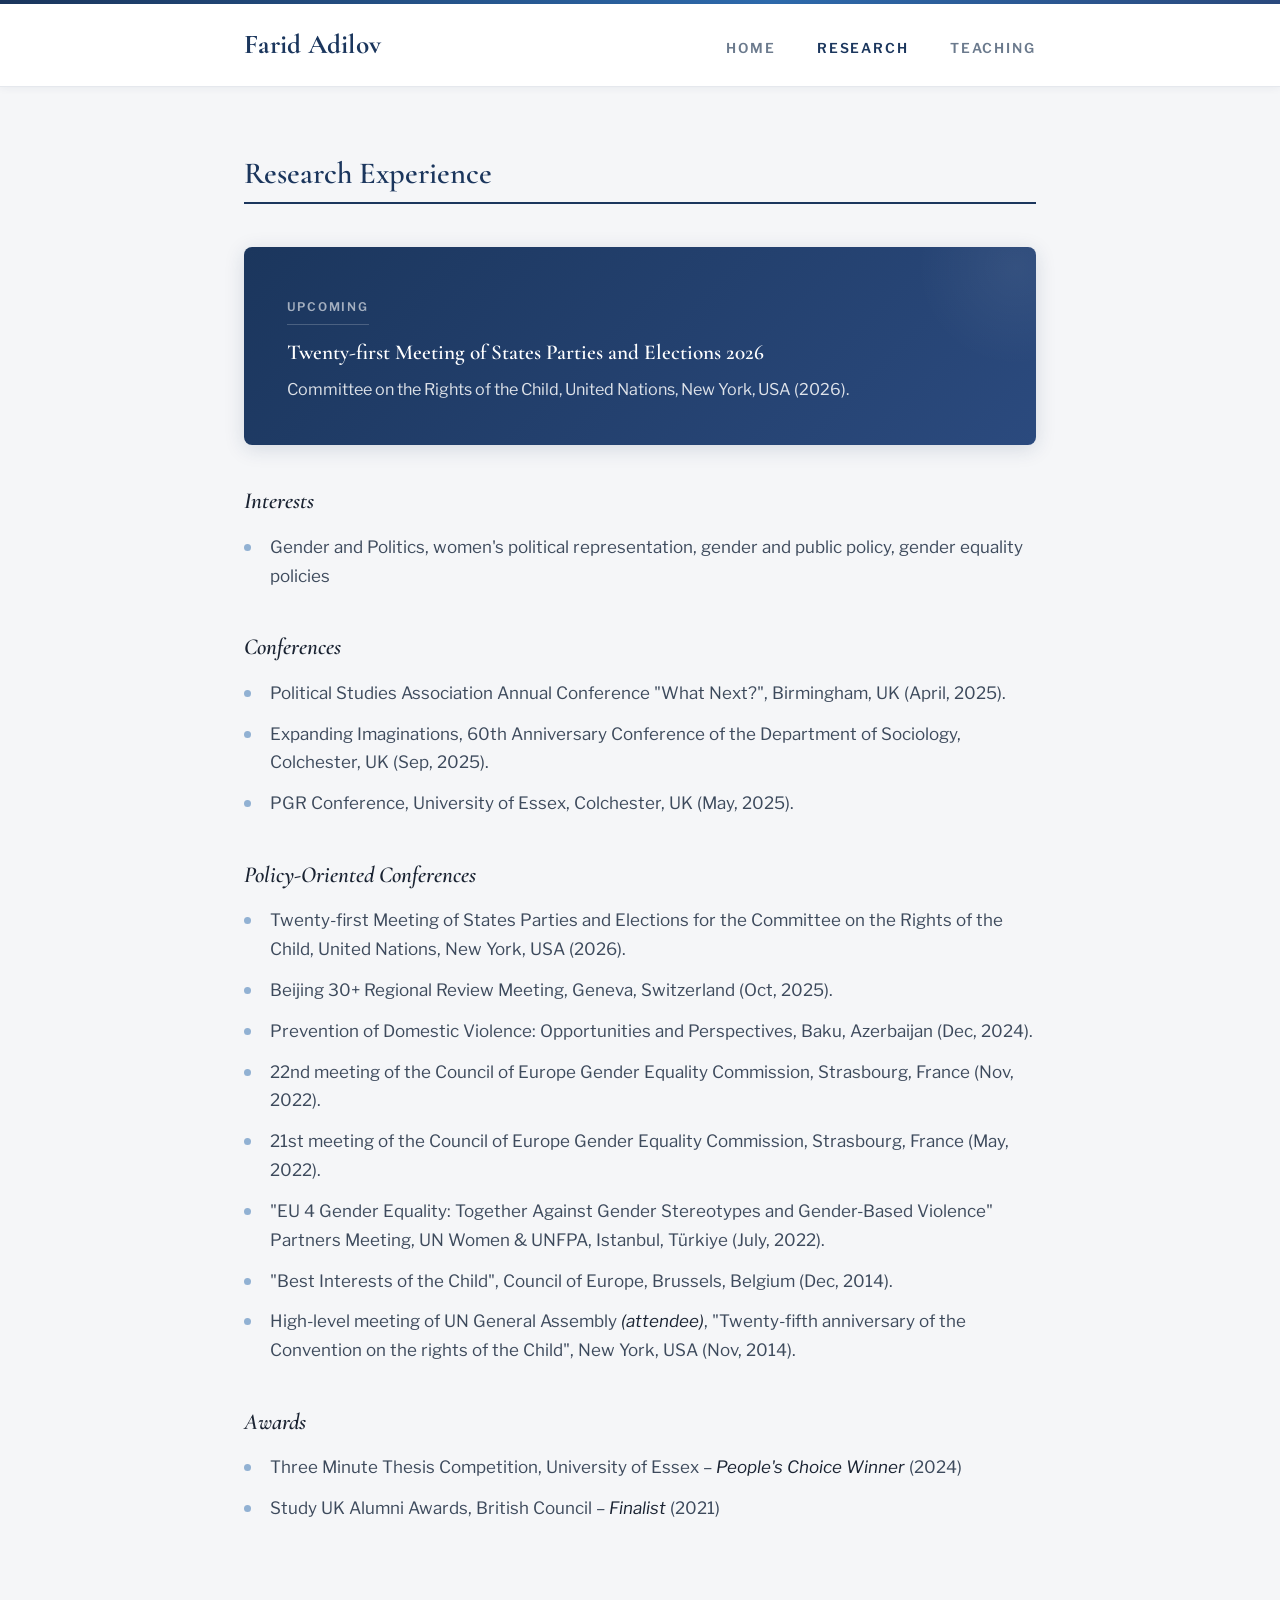
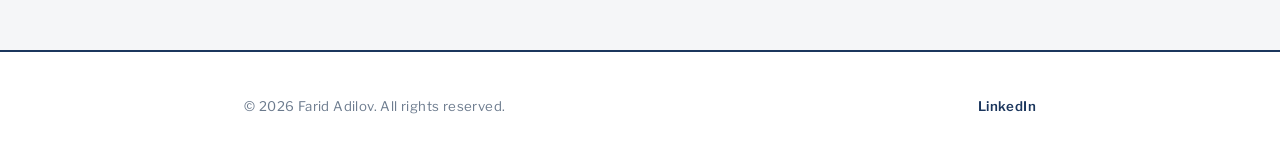
==== research.html @ c5b441f7 "add files" ====
<!DOCTYPE html>
<html lang="en">
<head>
  <meta charset="UTF-8">
  <meta name="viewport" content="width=device-width, initial-scale=1.0">
  <title>Research – Farid Adilov</title>
  <meta name="google-site-verification" content="5kMbl7w075hDK1-kVu2cb_CP42JcpNNFY-P4nkt_BXg" />
  <link rel="preconnect" href="https://fonts.googleapis.com">
  <link rel="preconnect" href="https://fonts.gstatic.com" crossorigin>
  <link href="https://fonts.googleapis.com/css2?family=Cormorant+Garamond:ital,wght@0,400;0,500;0,600;0,700;1,400;1,500&family=Libre+Franklin:wght@300;400;500;600&display=swap" rel="stylesheet">
  <link rel="stylesheet" href="style.css">
</head>
<body>

<div class="top-rule" aria-hidden="true"></div>

<header class="site-header">
  <div class="header-inner">
    <a class="site-name" href="index.html">Farid Adilov</a>
    <button class="menu-toggle" aria-label="Toggle navigation" onclick="this.classList.toggle('active'); document.querySelector('.site-nav').classList.toggle('open');">
      <span></span><span></span><span></span>
    </button>
    <nav class="site-nav">
      <a href="index.html">Home</a>
      <a href="research.html">Research</a>
      <a href="teaching.html">Teaching</a>
    </nav>
  </div>
</header>

<main class="site-main">

  <h2>Research Experience</h2>

  <!-- Featured upcoming participation -->
  <div class="highlight-card">
    <div class="card-label">Upcoming</div>
    <h3>Twenty-first Meeting of States Parties and Elections 2026</h3>
    <p>Committee on the Rights of the Child, United Nations, New York, USA (2026).</p>
  </div>

  <h3><em>Interests</em></h3>
  <ul>
    <li>Gender and Politics, women's political representation, gender and public policy, gender equality policies</li>
  </ul>

  <h3><em>Conferences</em></h3>
  <ul>
    <li>Political Studies Association Annual Conference "What Next?", Birmingham, UK (April, 2025).</li>
    <li>Expanding Imaginations, 60th Anniversary Conference of the Department of Sociology, Colchester, UK (Sep, 2025).</li>
    <li>PGR Conference, University of Essex, Colchester, UK (May, 2025).</li>
  </ul>

  <h3><em>Policy-Oriented Conferences</em></h3>
  <ul>
    <li>Twenty-first Meeting of States Parties and Elections for the Committee on the Rights of the Child, United Nations, New York, USA (2026).</li>
    <li>Beijing 30+ Regional Review Meeting, Geneva, Switzerland (Oct, 2025).</li>
    <li>Prevention of Domestic Violence: Opportunities and Perspectives, Baku, Azerbaijan (Dec, 2024).</li>
    <li>22nd meeting of the Council of Europe Gender Equality Commission, Strasbourg, France (Nov, 2022).</li>
    <li>21st meeting of the Council of Europe Gender Equality Commission, Strasbourg, France (May, 2022).</li>
    <li>"EU 4 Gender Equality: Together Against Gender Stereotypes and Gender-Based Violence" Partners Meeting, UN Women &amp; UNFPA, Istanbul, Türkiye (July, 2022).</li>
    <li>"Best Interests of the Child", Council of Europe, Brussels, Belgium (Dec, 2014).</li>
    <li>High-level meeting of UN General Assembly <em>(attendee)</em>, "Twenty-fifth anniversary of the Convention on the rights of the Child", New York, USA (Nov, 2014).</li>
  </ul>

  <h3><em>Awards</em></h3>
  <ul>
    <li>Three Minute Thesis Competition, University of Essex – <em>People's Choice Winner</em> (2024)</li>
    <li>Study UK Alumni Awards, British Council – <em>Finalist</em> (2021)</li>
  </ul>

</main>

<footer class="site-footer">
  <div class="footer-inner">
    <span>&copy; <span id="year"></span> Farid Adilov. All rights reserved.</span>
    <div class="footer-links">
      <a href="https://www.linkedin.com/in/faridadilov/" target="_blank" rel="noopener">LinkedIn</a>
    </div>
  </div>
</footer>

<script src="main.js"></script>
</body>
</html>
---- style.css ----
:root {
  --color-bg: #F5F6F8;
  --color-surface: #FFFFFF;
  --color-ink: #1A2332;
  --color-ink-soft: #3D4A5C;
  --color-ink-muted: #6B7A8D;
  --color-navy: #1B365D;
  --color-navy-light: #2B4A7E;
  --color-blue: #2E6BAD;
  --color-blue-pale: #E8EFF7;
  --color-warm: #8C6A3F;
  --color-border: #D4D9E1;
  --color-border-light: #E5E8ED;
  --font-display: 'Cormorant Garamond', Georgia, serif;
  --font-body: 'Libre Franklin', 'Helvetica Neue', sans-serif;
  --max-width: 860px;
  --space-xs: 0.5rem;
  --space-sm: 1rem;
  --space-md: 1.5rem;
  --space-lg: 2.5rem;
  --space-xl: 4rem;
  --space-2xl: 6rem;
}


*, *::before, *::after {
  margin: 0;
  padding: 0;
  box-sizing: border-box;
}

html {
  font-size: 17px;
  scroll-behavior: smooth;
  -webkit-font-smoothing: antialiased;
  -moz-osx-font-smoothing: grayscale;
}

body {
  font-family: var(--font-body);
  font-weight: 400;
  color: var(--color-ink);
  background-color: var(--color-bg);
  line-height: 1.78;
  min-height: 100vh;
  display: flex;
  flex-direction: column;
}


.top-rule {
  width: 100%;
  height: 4px;
  background: linear-gradient(90deg, var(--color-navy) 0%, var(--color-blue) 60%, var(--color-navy-light) 100%);
}


.site-header {
  position: sticky;
  top: 0;
  z-index: 100;
  background: var(--color-surface);
  border-bottom: 1px solid var(--color-border-light);
  box-shadow: 0 1px 8px rgba(27, 54, 93, 0.06);
}

.header-inner {
  max-width: var(--max-width);
  margin: 0 auto;
  padding: 1rem 2rem;
  display: flex;
  align-items: baseline;
  justify-content: space-between;
}

.site-name {
  font-family: var(--font-display);
  font-size: 1.6rem;
  font-weight: 700;
  color: var(--color-navy);
  text-decoration: none;
  letter-spacing: 0.01em;
  transition: color 0.3s ease;
}

.site-name:hover {
  color: var(--color-blue);
}

.site-nav {
  display: flex;
  gap: 2.4rem;
  align-items: baseline;
}

.site-nav a {
  font-family: var(--font-body);
  font-size: 0.8rem;
  font-weight: 600;
  color: var(--color-ink-muted);
  text-decoration: none;
  text-transform: uppercase;
  letter-spacing: 0.14em;
  position: relative;
  padding-bottom: 3px;
  transition: color 0.3s ease;
}

.site-nav a::after {
  content: '';
  position: absolute;
  bottom: -2px;
  left: 0;
  width: 0;
  height: 2px;
  background: var(--color-navy);
  transition: width 0.35s cubic-bezier(0.25, 0.1, 0.25, 1);
}

.site-nav a:hover {
  color: var(--color-navy);
}

.site-nav a:hover::after {
  width: 100%;
}

/* Mobile menu toggle */
.menu-toggle {
  display: none;
  background: none;
  border: none;
  cursor: pointer;
  padding: 0.5rem;
  position: relative;
  width: 28px;
  height: 20px;
}

.menu-toggle span {
  display: block;
  width: 100%;
  height: 2px;
  background: var(--color-navy);
  position: absolute;
  left: 0;
  transition: all 0.3s ease;
}

.menu-toggle span:nth-child(1) { top: 0; }
.menu-toggle span:nth-child(2) { top: 50%; transform: translateY(-50%); }
.menu-toggle span:nth-child(3) { bottom: 0; }

.menu-toggle.active span:nth-child(1) {
  top: 50%;
  transform: translateY(-50%) rotate(45deg);
}
.menu-toggle.active span:nth-child(2) { opacity: 0; }
.menu-toggle.active span:nth-child(3) {
  bottom: 50%;
  transform: translateY(50%) rotate(-45deg);
}


.site-main {
  flex: 1;
  max-width: var(--max-width);
  width: 100%;
  margin: 0 auto;
  padding: var(--space-xl) 2rem var(--space-2xl);
  animation: fadeUp 0.5s ease-out both;
}

@keyframes fadeUp {
  from {
    opacity: 0;
    transform: translateY(14px);
  }
  to {
    opacity: 1;
    transform: translateY(0);
  }
}


h1, h2, h3, h4, h5, h6 {
  font-family: var(--font-display);
  font-weight: 600;
  line-height: 1.25;
  color: var(--color-navy);
}

h1 {
  font-size: 2.5rem;
  font-weight: 500;
  margin-bottom: var(--space-lg);
  letter-spacing: -0.01em;
}

h2 {
  font-size: 1.8rem;
  font-weight: 600;
  margin-top: var(--space-xl);
  margin-bottom: var(--space-md);
  padding-bottom: var(--space-xs);
  border-bottom: 2px solid var(--color-navy);
}

h2:first-child {
  margin-top: 0;
}

h3 {
  font-size: 1.35rem;
  font-weight: 600;
  margin-top: var(--space-lg);
  margin-bottom: var(--space-sm);
  color: var(--color-navy-light);
}

p {
  margin-bottom: var(--space-md);
  color: var(--color-ink-soft);
}

strong {
  font-weight: 600;
  color: var(--color-ink);
}

em {
  font-style: italic;
  color: var(--color-ink);
}


.site-main a {
  color: var(--color-blue);
  text-decoration: none;
  border-bottom: 1px solid transparent;
  transition: border-color 0.3s ease, color 0.3s ease;
}

.site-main a:hover {
  color: var(--color-navy);
  border-bottom-color: var(--color-blue);
}


ul, ol {
  padding-left: 0;
  list-style: none;
  margin-bottom: var(--space-md);
}

.site-main li {
  position: relative;
  padding-left: 1.5rem;
  margin-bottom: 0.7rem;
  color: var(--color-ink-soft);
  line-height: 1.7;
}

.site-main li::before {
  content: '';
  position: absolute;
  left: 0;
  top: 0.65em;
  width: 7px;
  height: 7px;
  border-radius: 50%;
  background: var(--color-blue);
  opacity: 0.5;
}


hr {
  border: none;
  height: 1px;
  background: var(--color-border);
  margin: var(--space-xl) 0;
}


img {
  max-width: 100%;
  height: auto;
  border-radius: 4px;
}


.highlight-card {
  background: linear-gradient(135deg, var(--color-navy) 0%, var(--color-navy-light) 100%);
  color: #FFFFFF;
  border-radius: 8px;
  padding: var(--space-lg) var(--space-lg);
  margin: var(--space-lg) 0;
  position: relative;
  overflow: hidden;
  box-shadow: 0 4px 20px rgba(27, 54, 93, 0.15);
}

.highlight-card::before {
  content: '';
  position: absolute;
  top: 0;
  right: 0;
  width: 200px;
  height: 200px;
  background: radial-gradient(circle, rgba(255,255,255,0.06) 0%, transparent 70%);
  border-radius: 50%;
  transform: translate(40%, -40%);
}

.highlight-card h3 {
  color: #FFFFFF;
  font-size: 1.25rem;
  margin-top: 0;
  margin-bottom: 0.6rem;
  font-weight: 600;
}

.highlight-card p {
  color: rgba(255, 255, 255, 0.85);
  margin-bottom: 0;
  font-size: 0.95rem;
  line-height: 1.65;
}

.highlight-card .card-label {
  display: inline-block;
  font-family: var(--font-body);
  font-size: 0.7rem;
  font-weight: 600;
  text-transform: uppercase;
  letter-spacing: 0.15em;
  color: rgba(255, 255, 255, 0.6);
  margin-bottom: 0.8rem;
  border-bottom: 1px solid rgba(255,255,255,0.2);
  padding-bottom: 0.4rem;
}


.section-card {
  background: var(--color-surface);
  border: 1px solid var(--color-border-light);
  border-radius: 6px;
  padding: var(--space-lg);
  margin-bottom: var(--space-md);
  box-shadow: 0 1px 4px rgba(0,0,0,0.03);
}

.section-card h3 {
  margin-top: 0;
}


.site-footer {
  border-top: 2px solid var(--color-navy);
  background: var(--color-surface);
}

.footer-inner {
  max-width: var(--max-width);
  margin: 0 auto;
  padding: var(--space-lg) 2rem;
  display: flex;
  justify-content: space-between;
  align-items: center;
  font-size: 0.78rem;
  color: var(--color-ink-muted);
  letter-spacing: 0.03em;
}

.footer-inner a {
  color: var(--color-navy);
  text-decoration: none;
  font-weight: 600;
  transition: color 0.3s ease;
}

.footer-inner a:hover {
  color: var(--color-blue);
}

.footer-links {
  display: flex;
  gap: 1.5rem;
}


.site-main li {
  animation: fadeUp 0.5s ease-out both;
}

.site-main li:nth-child(1) { animation-delay: 0.08s; }
.site-main li:nth-child(2) { animation-delay: 0.13s; }
.site-main li:nth-child(3) { animation-delay: 0.18s; }
.site-main li:nth-child(4) { animation-delay: 0.23s; }
.site-main li:nth-child(5) { animation-delay: 0.28s; }
.site-main li:nth-child(6) { animation-delay: 0.33s; }
.site-main li:nth-child(7) { animation-delay: 0.38s; }
.site-main li:nth-child(8) { animation-delay: 0.43s; }


@media (max-width: 768px) {
  html {
    font-size: 16px;
  }

  .header-inner {
    padding: 0.9rem 1.25rem;
  }

  .menu-toggle {
    display: block;
  }

  .site-nav {
    display: none;
    position: absolute;
    top: 100%;
    left: 0;
    right: 0;
    background: var(--color-surface);
    flex-direction: column;
    padding: var(--space-md) 1.25rem var(--space-lg);
    gap: 0;
    border-bottom: 1px solid var(--color-border-light);
    box-shadow: 0 8px 24px rgba(27, 54, 93, 0.1);
  }

  .site-nav.open {
    display: flex;
  }

  .site-nav a {
    font-size: 0.88rem;
    padding: 0.85rem 0;
    border-bottom: 1px solid var(--color-border-light);
  }

  .site-nav a:last-child {
    border-bottom: none;
  }

  .site-nav a::after {
    display: none;
  }

  .site-main {
    padding: var(--space-lg) 1.25rem var(--space-xl);
  }

  h1 {
    font-size: 2rem;
  }

  h2 {
    font-size: 1.5rem;
    margin-top: var(--space-lg);
  }

  h3 {
    font-size: 1.15rem;
  }

  .highlight-card {
    padding: var(--space-md);
  }

  .section-card {
    padding: var(--space-md);
  }

  .footer-inner {
    padding: var(--space-md) 1.25rem;
    flex-direction: column;
    gap: var(--space-sm);
    text-align: center;
  }
}

@media (max-width: 480px) {
  html {
    font-size: 15px;
  }

  .site-name {
    font-size: 1.35rem;
  }

  h1 {
    font-size: 1.75rem;
  }
}


/* ============================================
   ACTIVE NAV STATE
   ============================================ */
.site-nav a.active {
  color: var(--color-navy);
}

.site-nav a.active::after {
  width: 100%;
  background: var(--color-navy);
}


/* ============================================
   HEADER — scrolled compact state
   ============================================ */
.site-header {
  transition: box-shadow 0.3s ease, padding 0.3s ease;
}

.site-header.scrolled {
  box-shadow: 0 2px 16px rgba(27, 54, 93, 0.1);
}

.site-header.scrolled .header-inner {
  padding-top: 0.65rem;
  padding-bottom: 0.65rem;
}

.site-header.scrolled .site-name {
  font-size: 1.4rem;
}

.header-inner,
.site-name {
  transition: all 0.3s ease;
}


/* ============================================
   BACK TO TOP BUTTON
   ============================================ */
.back-to-top {
  position: fixed;
  bottom: 2rem;
  right: 2rem;
  z-index: 200;
  width: 42px;
  height: 42px;
  border-radius: 50%;
  border: 2px solid var(--color-navy);
  background: var(--color-surface);
  color: var(--color-navy);
  cursor: pointer;
  display: flex;
  align-items: center;
  justify-content: center;
  opacity: 0;
  transform: translateY(12px);
  pointer-events: none;
  transition: opacity 0.35s ease, transform 0.35s ease, background 0.25s ease, color 0.25s ease;
  box-shadow: 0 2px 12px rgba(27, 54, 93, 0.12);
}

.back-to-top.visible {
  opacity: 1;
  transform: translateY(0);
  pointer-events: auto;
}

.back-to-top:hover {
  background: var(--color-navy);
  color: #FFFFFF;
}


/* ============================================
   HIGHLIGHT CARD — interactive tilt
   ============================================ */
.highlight-card {
  transition: transform 0.15s ease, box-shadow 0.3s ease;
  will-change: transform;
}

.highlight-card:hover {
  box-shadow: 0 8px 36px rgba(27, 54, 93, 0.25);
}


/* ============================================
   SECTION CARD — interactive
   ============================================ */
.section-card {
  transition: transform 0.3s ease, box-shadow 0.3s ease, border-color 0.3s ease;
  cursor: default;
}


/* ============================================
   NAV RIPPLE
   ============================================ */
.site-nav a {
  overflow: hidden;
}

.nav-ripple {
  position: absolute;
  width: 6px;
  height: 6px;
  border-radius: 50%;
  background: rgba(27, 54, 93, 0.15);
  transform: translate(-50%, -50%) scale(0);
  animation: rippleOut 0.5s ease forwards;
  pointer-events: none;
}

@keyframes rippleOut {
  to {
    transform: translate(-50%, -50%) scale(30);
    opacity: 0;
  }
}
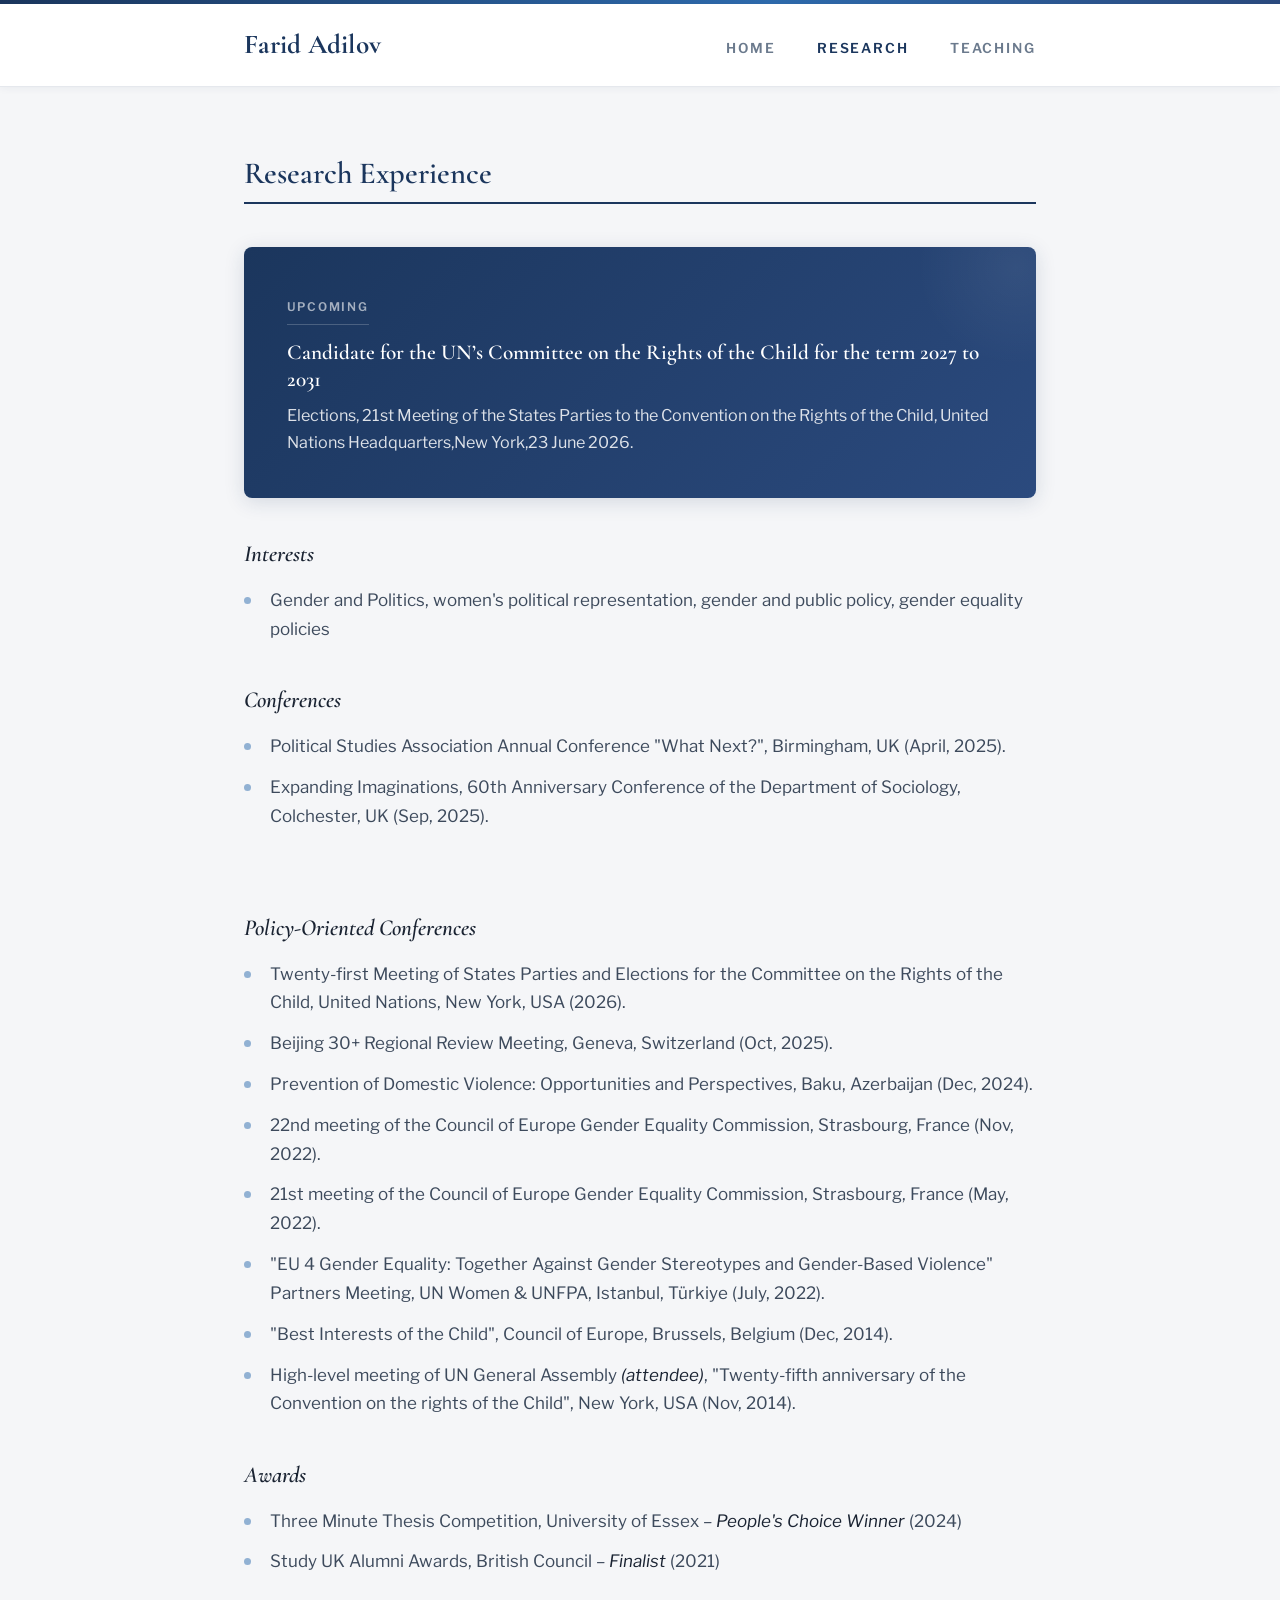
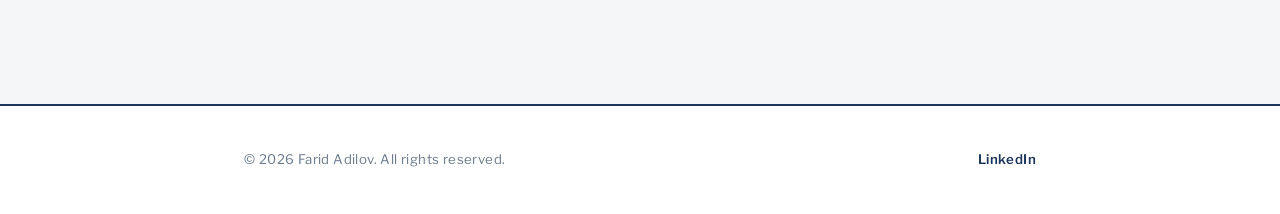
==== commit fc50cef5: "Update research.html" ====
--- a/research.html
+++ b/research.html
@@ -35,8 +35,8 @@
   <!-- Featured upcoming participation -->
   <div class="highlight-card">
     <div class="card-label">Upcoming</div>
-    <h3>Twenty-first Meeting of States Parties and Elections 2026</h3>
-    <p>Committee on the Rights of the Child, United Nations, New York, USA (2026).</p>
+    <h3>Candidate for the UN’s Committee on the Rights of the Child for the term 2027 to 2031</h3>
+    <p>Elections, 21st Meeting of the States Parties to the Convention on the Rights of the Child, United Nations Headquarters,New York,23 June 2026.</p>
   </div>
 
   <h3><em>Interests</em></h3>
@@ -82,4 +82,4 @@
 
 <script src="main.js"></script>
 </body>
-</html>+</html>
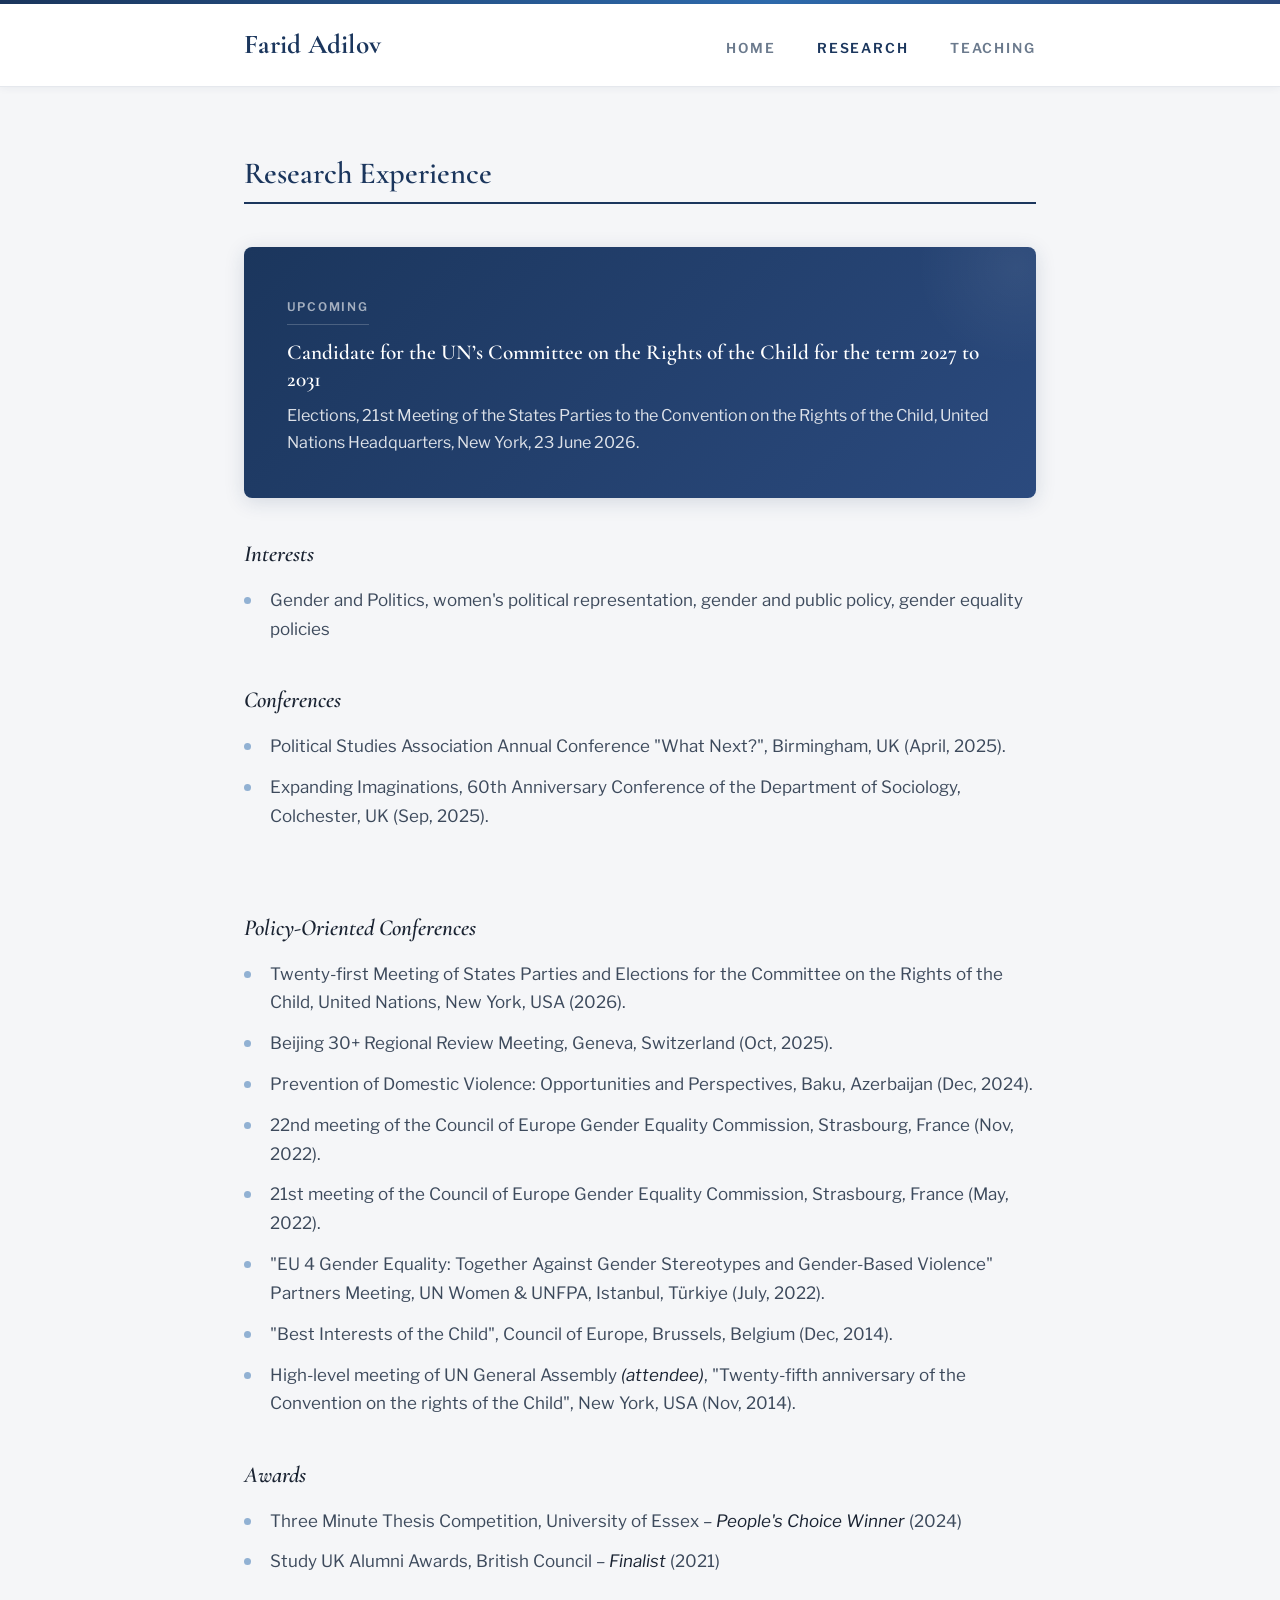
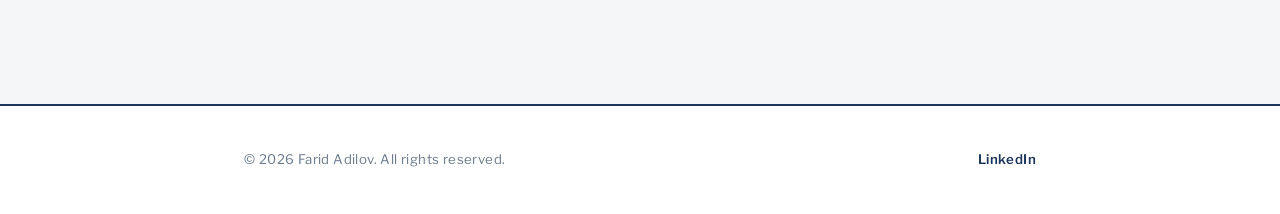
==== commit 285f1b19: "Update research.html" ====
--- a/research.html
+++ b/research.html
@@ -36,7 +36,7 @@
   <div class="highlight-card">
     <div class="card-label">Upcoming</div>
     <h3>Candidate for the UN’s Committee on the Rights of the Child for the term 2027 to 2031</h3>
-    <p>Elections, 21st Meeting of the States Parties to the Convention on the Rights of the Child, United Nations Headquarters,New York,23 June 2026.</p>
+    <p>Elections, 21st Meeting of the States Parties to the Convention on the Rights of the Child, United Nations Headquarters, New York, 23 June 2026.</p>
   </div>
 
   <h3><em>Interests</em></h3>
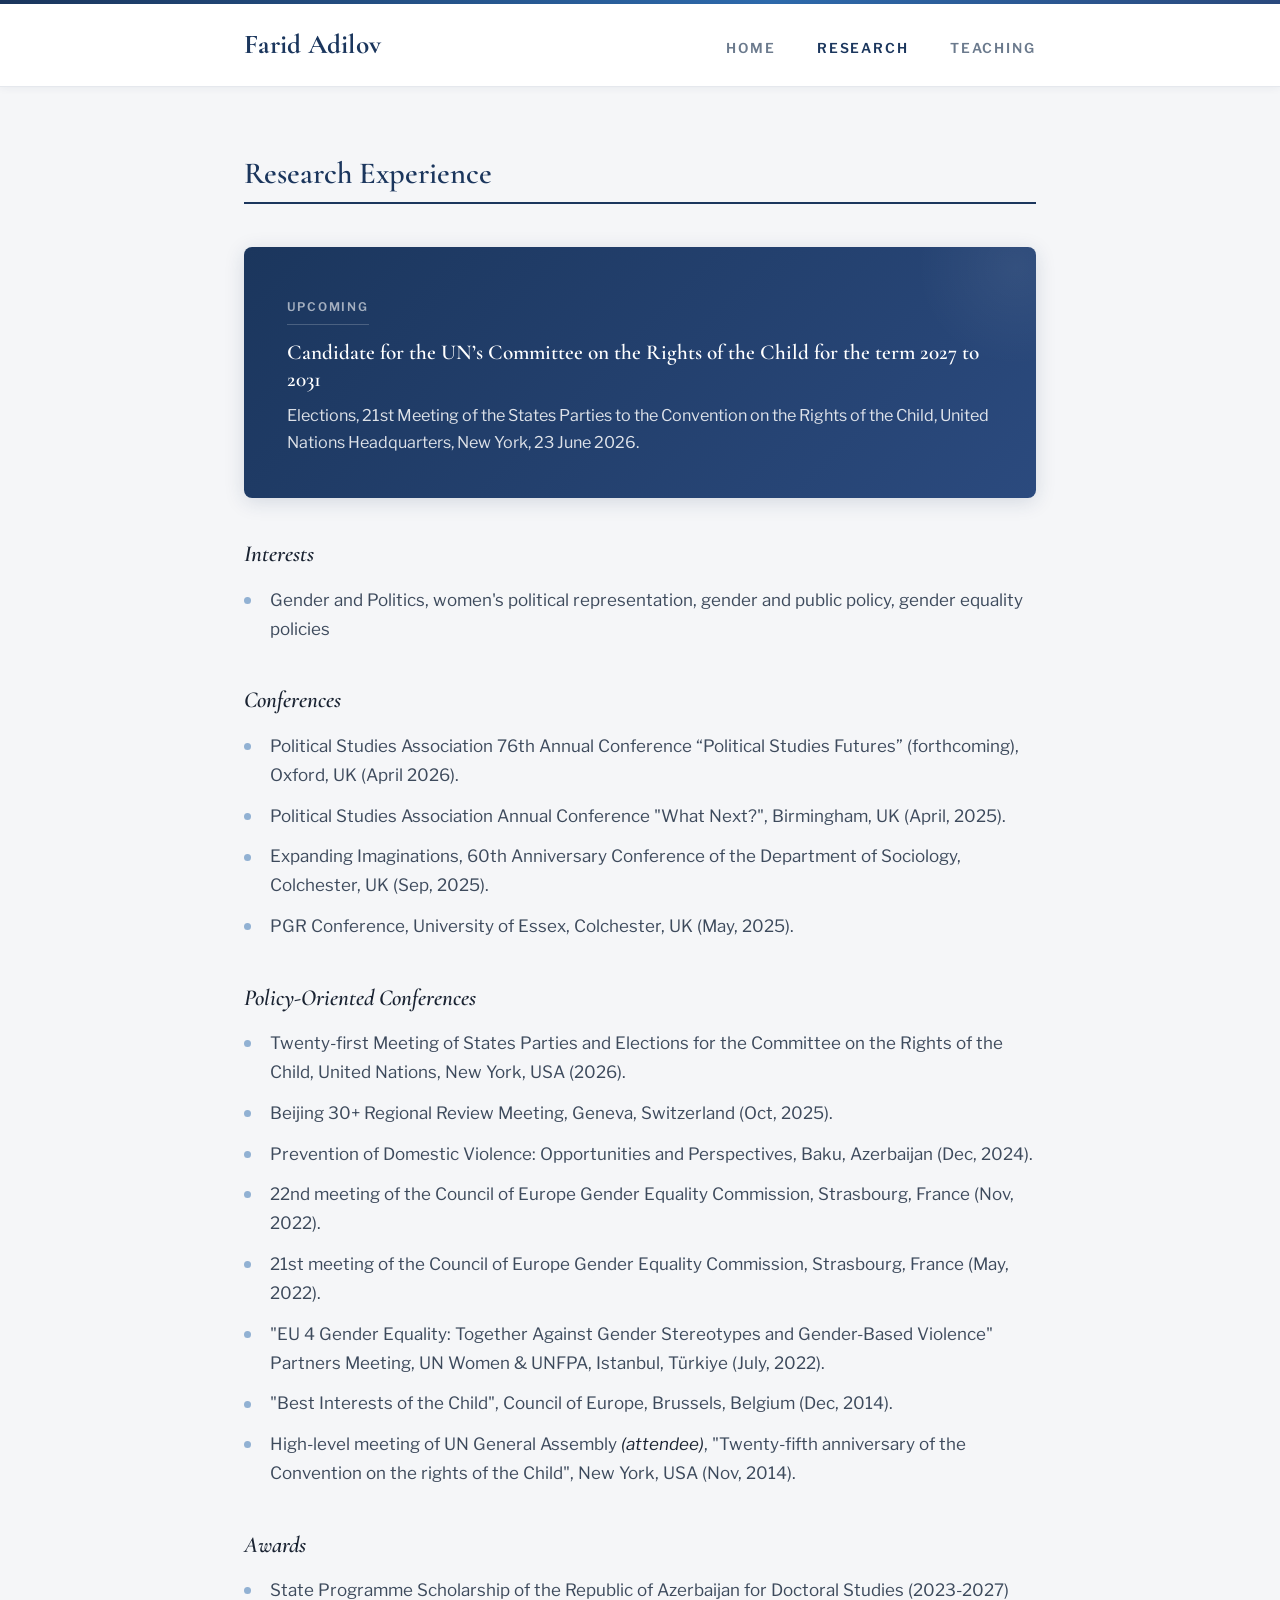
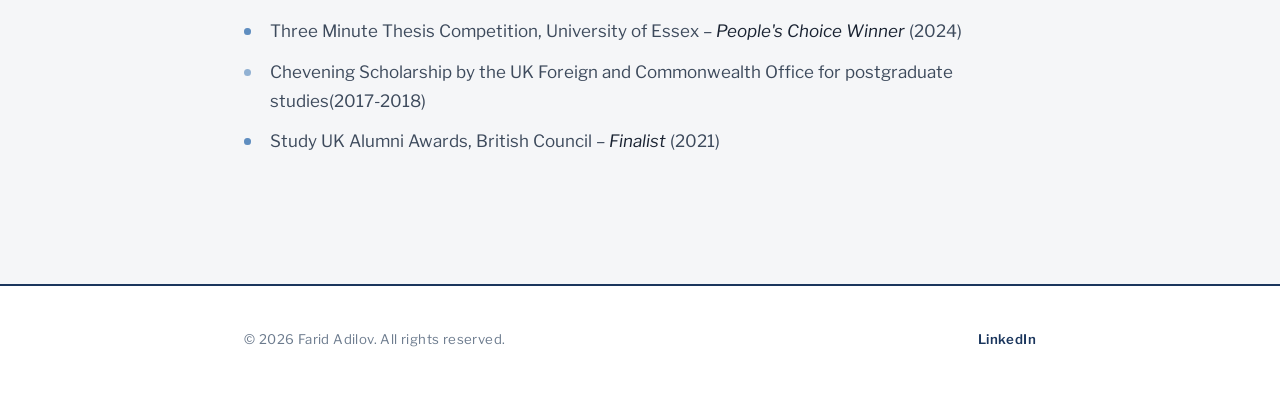
==== commit b832a0c6: "Update research.html" ====
--- a/research.html
+++ b/research.html
@@ -46,6 +46,7 @@
 
   <h3><em>Conferences</em></h3>
   <ul>
+    <li>Political Studies Association 76th Annual Conference “Political Studies Futures” (forthcoming), Oxford, UK (April 2026).</li>
     <li>Political Studies Association Annual Conference "What Next?", Birmingham, UK (April, 2025).</li>
     <li>Expanding Imaginations, 60th Anniversary Conference of the Department of Sociology, Colchester, UK (Sep, 2025).</li>
     <li>PGR Conference, University of Essex, Colchester, UK (May, 2025).</li>
@@ -65,7 +66,9 @@
 
   <h3><em>Awards</em></h3>
   <ul>
+    <li>State Programme Scholarship of the Republic of Azerbaijan for Doctoral Studies (2023-2027) <li>
     <li>Three Minute Thesis Competition, University of Essex – <em>People's Choice Winner</em> (2024)</li>
+    <li>Chevening Scholarship by the UK Foreign and Commonwealth Office for postgraduate studies(2017-2018)<li>
     <li>Study UK Alumni Awards, British Council – <em>Finalist</em> (2021)</li>
   </ul>
 
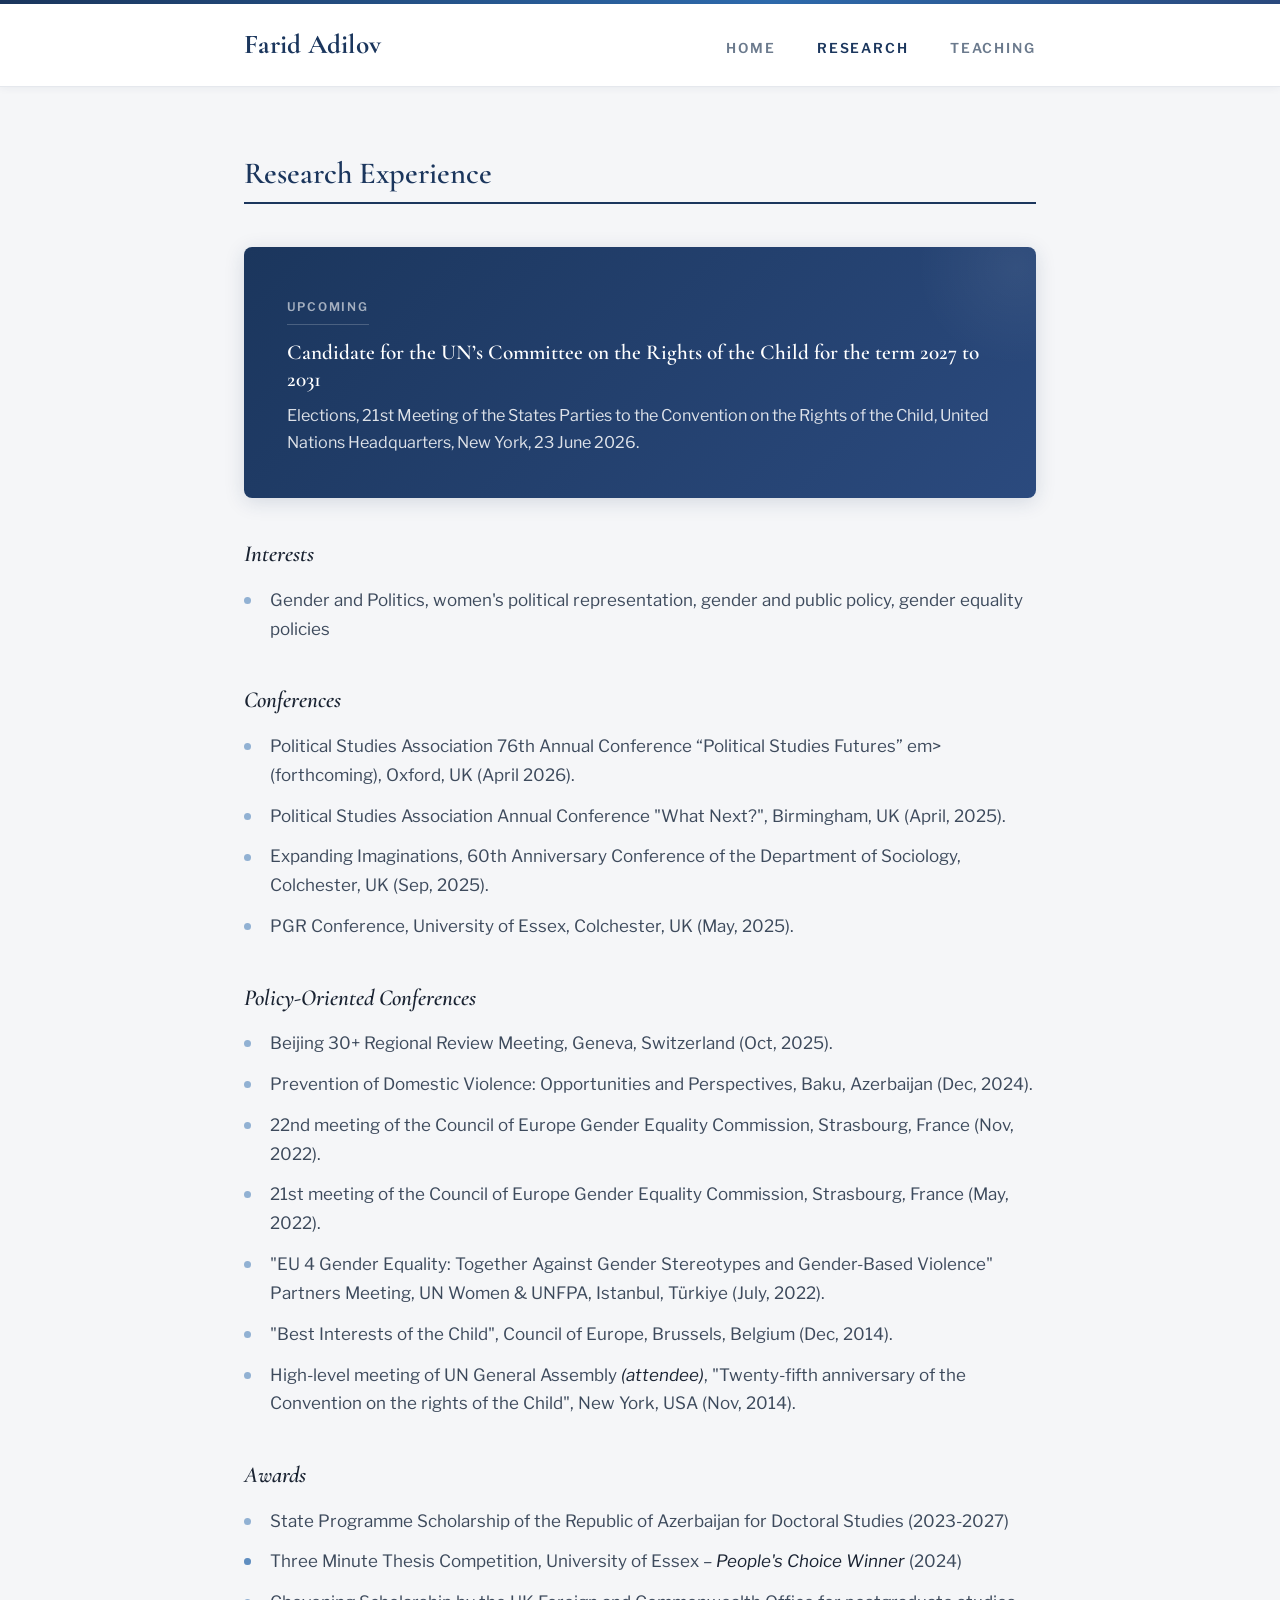
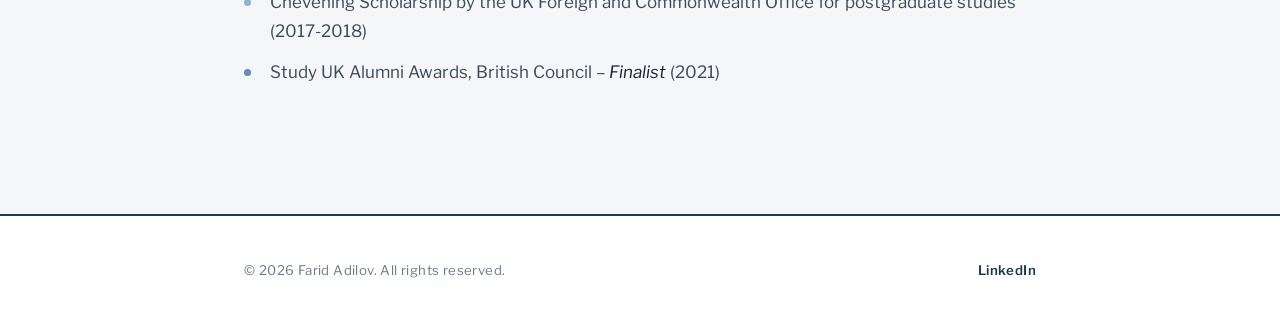
==== commit 37000f82: "Update research.html" ====
--- a/research.html
+++ b/research.html
@@ -46,7 +46,7 @@
 
   <h3><em>Conferences</em></h3>
   <ul>
-    <li>Political Studies Association 76th Annual Conference “Political Studies Futures” (forthcoming), Oxford, UK (April 2026).</li>
+    <li>Political Studies Association 76th Annual Conference “Political Studies Futures” em>(forthcoming)</em>, Oxford, UK (April 2026).</li>
     <li>Political Studies Association Annual Conference "What Next?", Birmingham, UK (April, 2025).</li>
     <li>Expanding Imaginations, 60th Anniversary Conference of the Department of Sociology, Colchester, UK (Sep, 2025).</li>
     <li>PGR Conference, University of Essex, Colchester, UK (May, 2025).</li>
@@ -54,7 +54,6 @@
 
   <h3><em>Policy-Oriented Conferences</em></h3>
   <ul>
-    <li>Twenty-first Meeting of States Parties and Elections for the Committee on the Rights of the Child, United Nations, New York, USA (2026).</li>
     <li>Beijing 30+ Regional Review Meeting, Geneva, Switzerland (Oct, 2025).</li>
     <li>Prevention of Domestic Violence: Opportunities and Perspectives, Baku, Azerbaijan (Dec, 2024).</li>
     <li>22nd meeting of the Council of Europe Gender Equality Commission, Strasbourg, France (Nov, 2022).</li>
@@ -68,7 +67,7 @@
   <ul>
     <li>State Programme Scholarship of the Republic of Azerbaijan for Doctoral Studies (2023-2027) <li>
     <li>Three Minute Thesis Competition, University of Essex – <em>People's Choice Winner</em> (2024)</li>
-    <li>Chevening Scholarship by the UK Foreign and Commonwealth Office for postgraduate studies(2017-2018)<li>
+    <li>Chevening Scholarship by the UK Foreign and Commonwealth Office for postgraduate studies (2017-2018)<li>
     <li>Study UK Alumni Awards, British Council – <em>Finalist</em> (2021)</li>
   </ul>
 
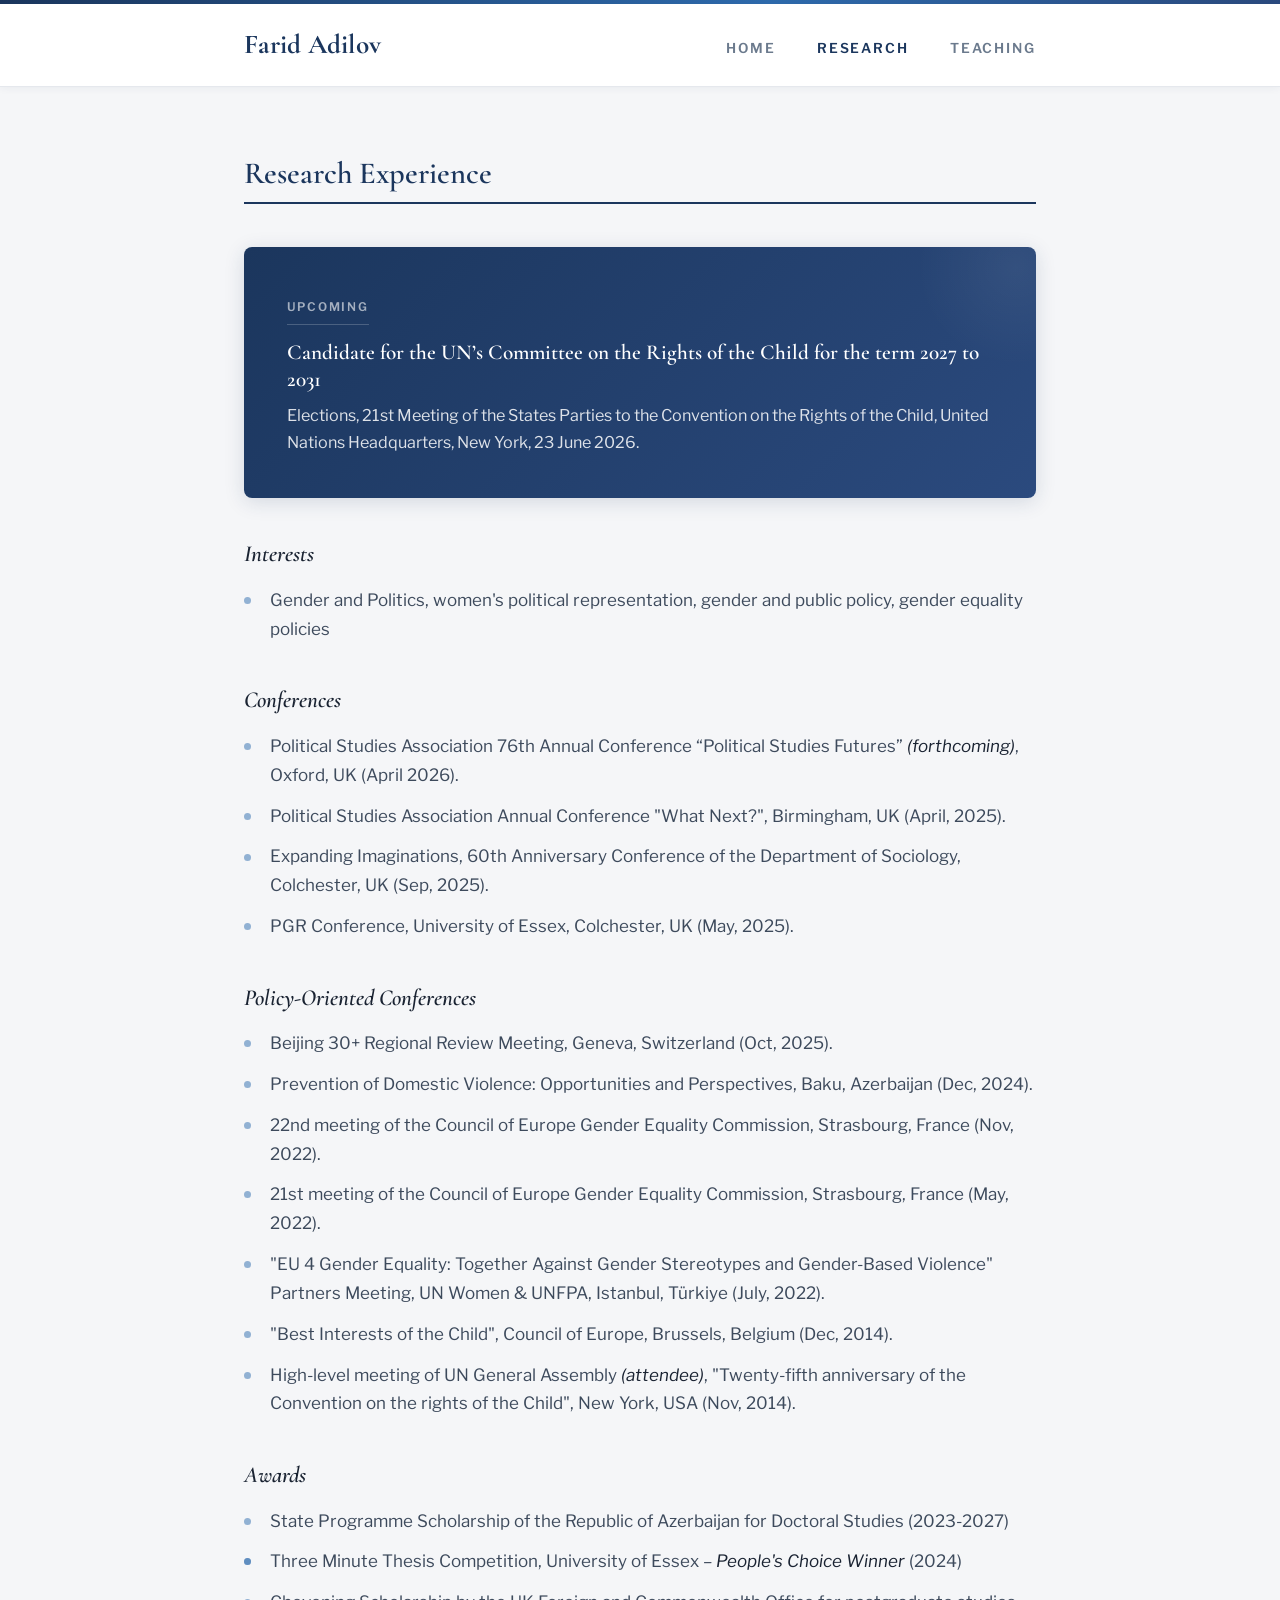
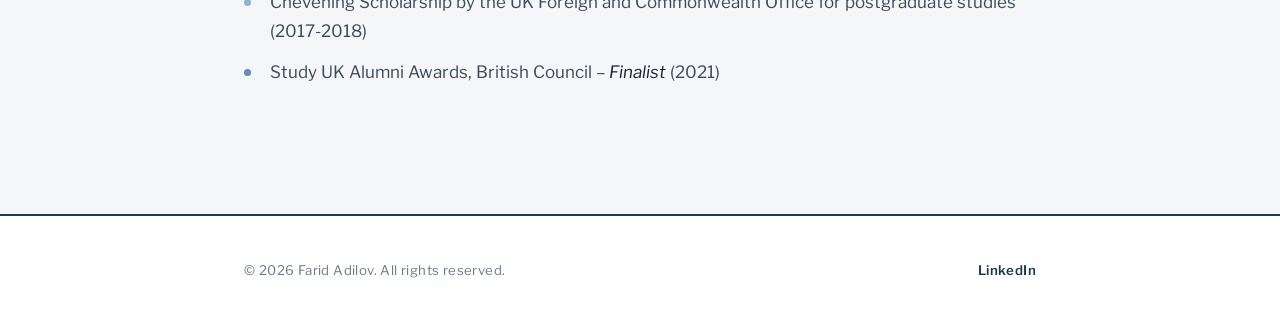
==== commit ffbf03f9: "Update research.html" ====
--- a/research.html
+++ b/research.html
@@ -46,7 +46,7 @@
 
   <h3><em>Conferences</em></h3>
   <ul>
-    <li>Political Studies Association 76th Annual Conference “Political Studies Futures” em>(forthcoming)</em>, Oxford, UK (April 2026).</li>
+    <li>Political Studies Association 76th Annual Conference “Political Studies Futures” <em>(forthcoming)</em>, Oxford, UK (April 2026).</li>
     <li>Political Studies Association Annual Conference "What Next?", Birmingham, UK (April, 2025).</li>
     <li>Expanding Imaginations, 60th Anniversary Conference of the Department of Sociology, Colchester, UK (Sep, 2025).</li>
     <li>PGR Conference, University of Essex, Colchester, UK (May, 2025).</li>
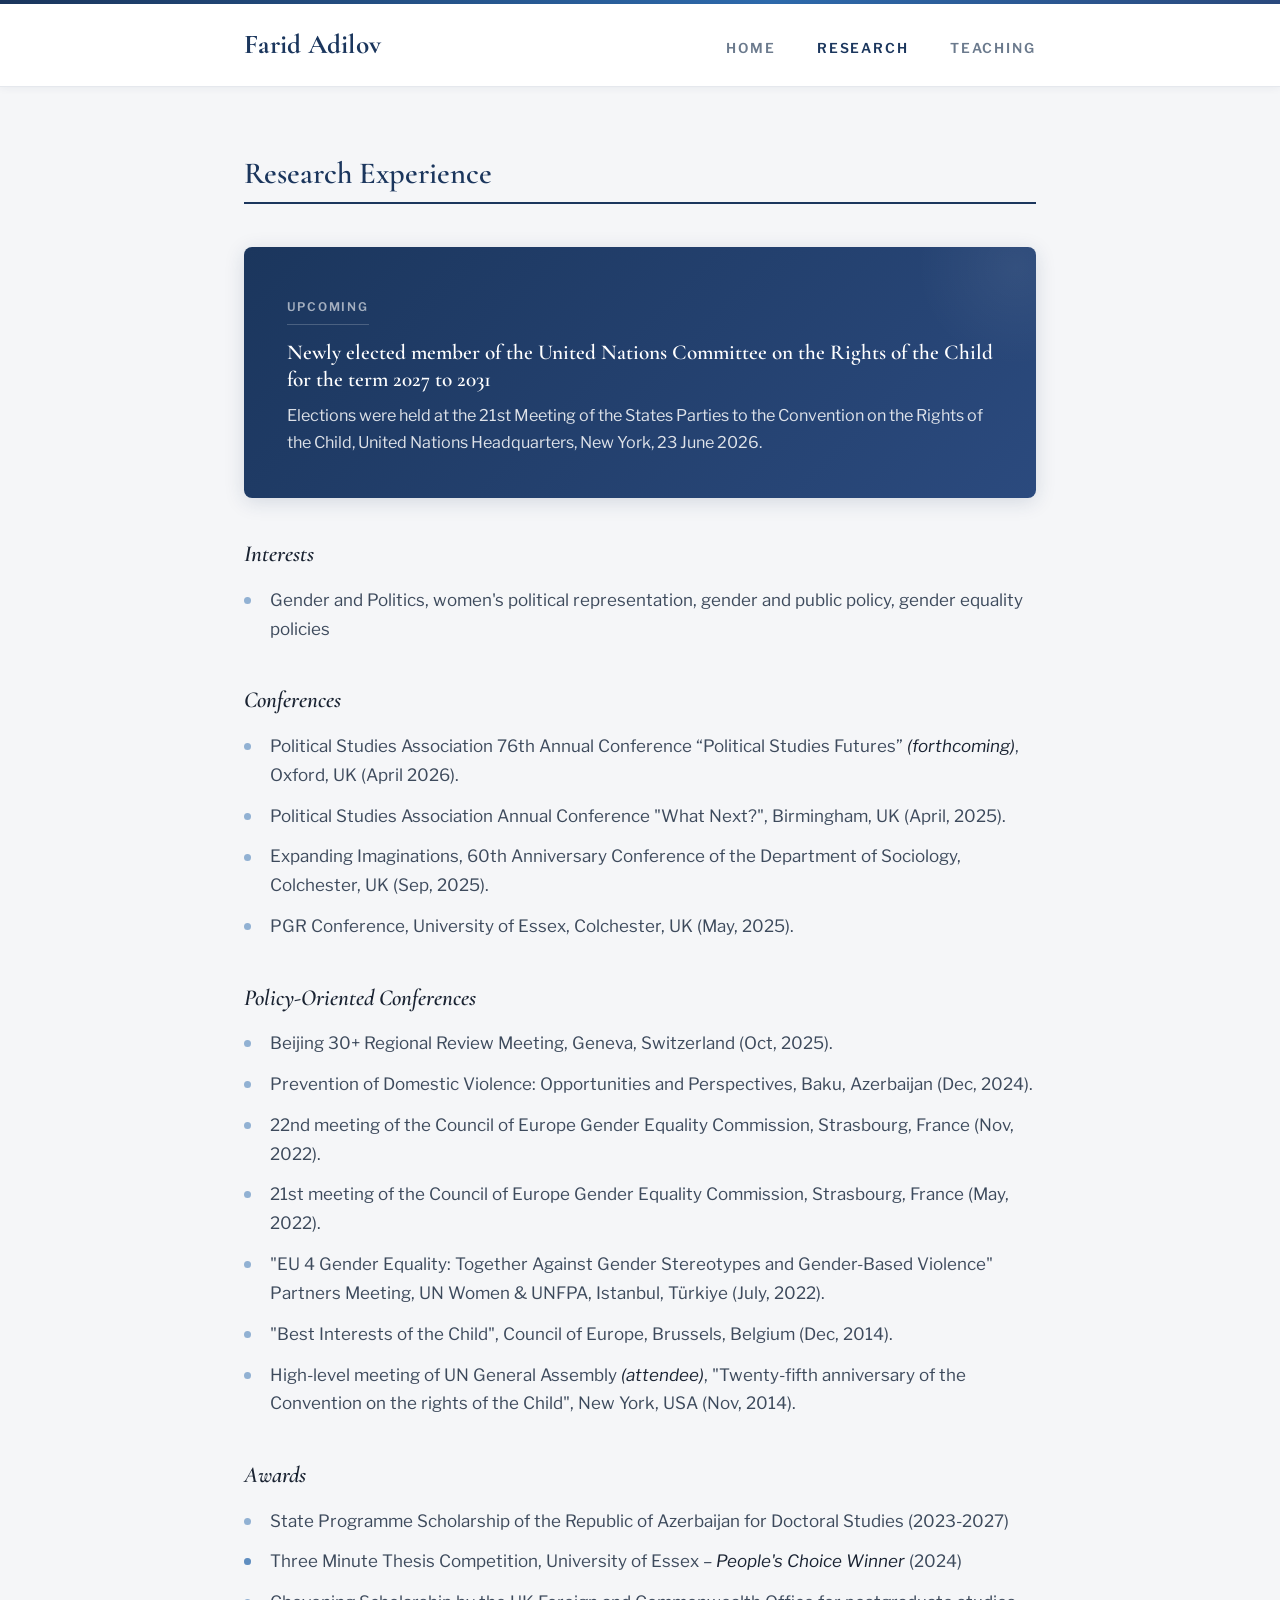
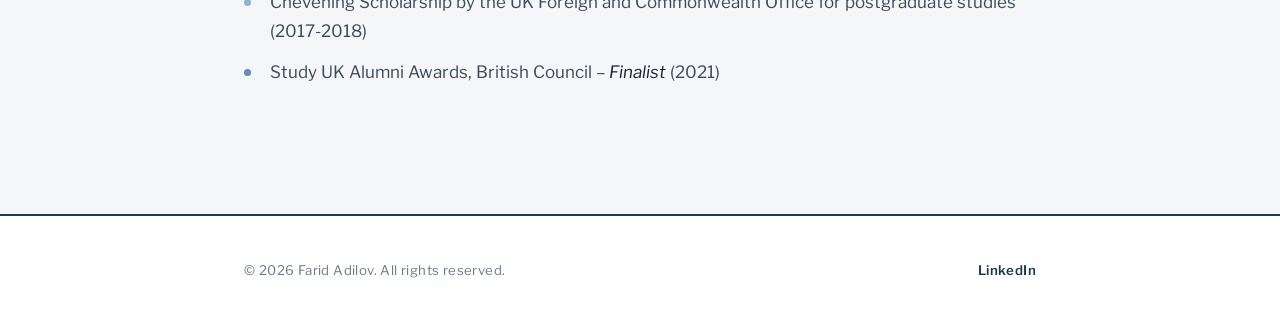
==== commit a3f9c2df: "Update research.html" ====
--- a/research.html
+++ b/research.html
@@ -35,8 +35,8 @@
   <!-- Featured upcoming participation -->
   <div class="highlight-card">
     <div class="card-label">Upcoming</div>
-    <h3>Candidate for the UN’s Committee on the Rights of the Child for the term 2027 to 2031</h3>
-    <p>Elections, 21st Meeting of the States Parties to the Convention on the Rights of the Child, United Nations Headquarters, New York, 23 June 2026.</p>
+    <h3>Newly elected member of the United Nations Committee on the Rights of the Child for the term 2027 to 2031</h3>
+    <p>Elections were held at the 21st Meeting of the States Parties to the Convention on the Rights of the Child, United Nations Headquarters, New York, 23 June 2026.</p>
   </div>
 
   <h3><em>Interests</em></h3>
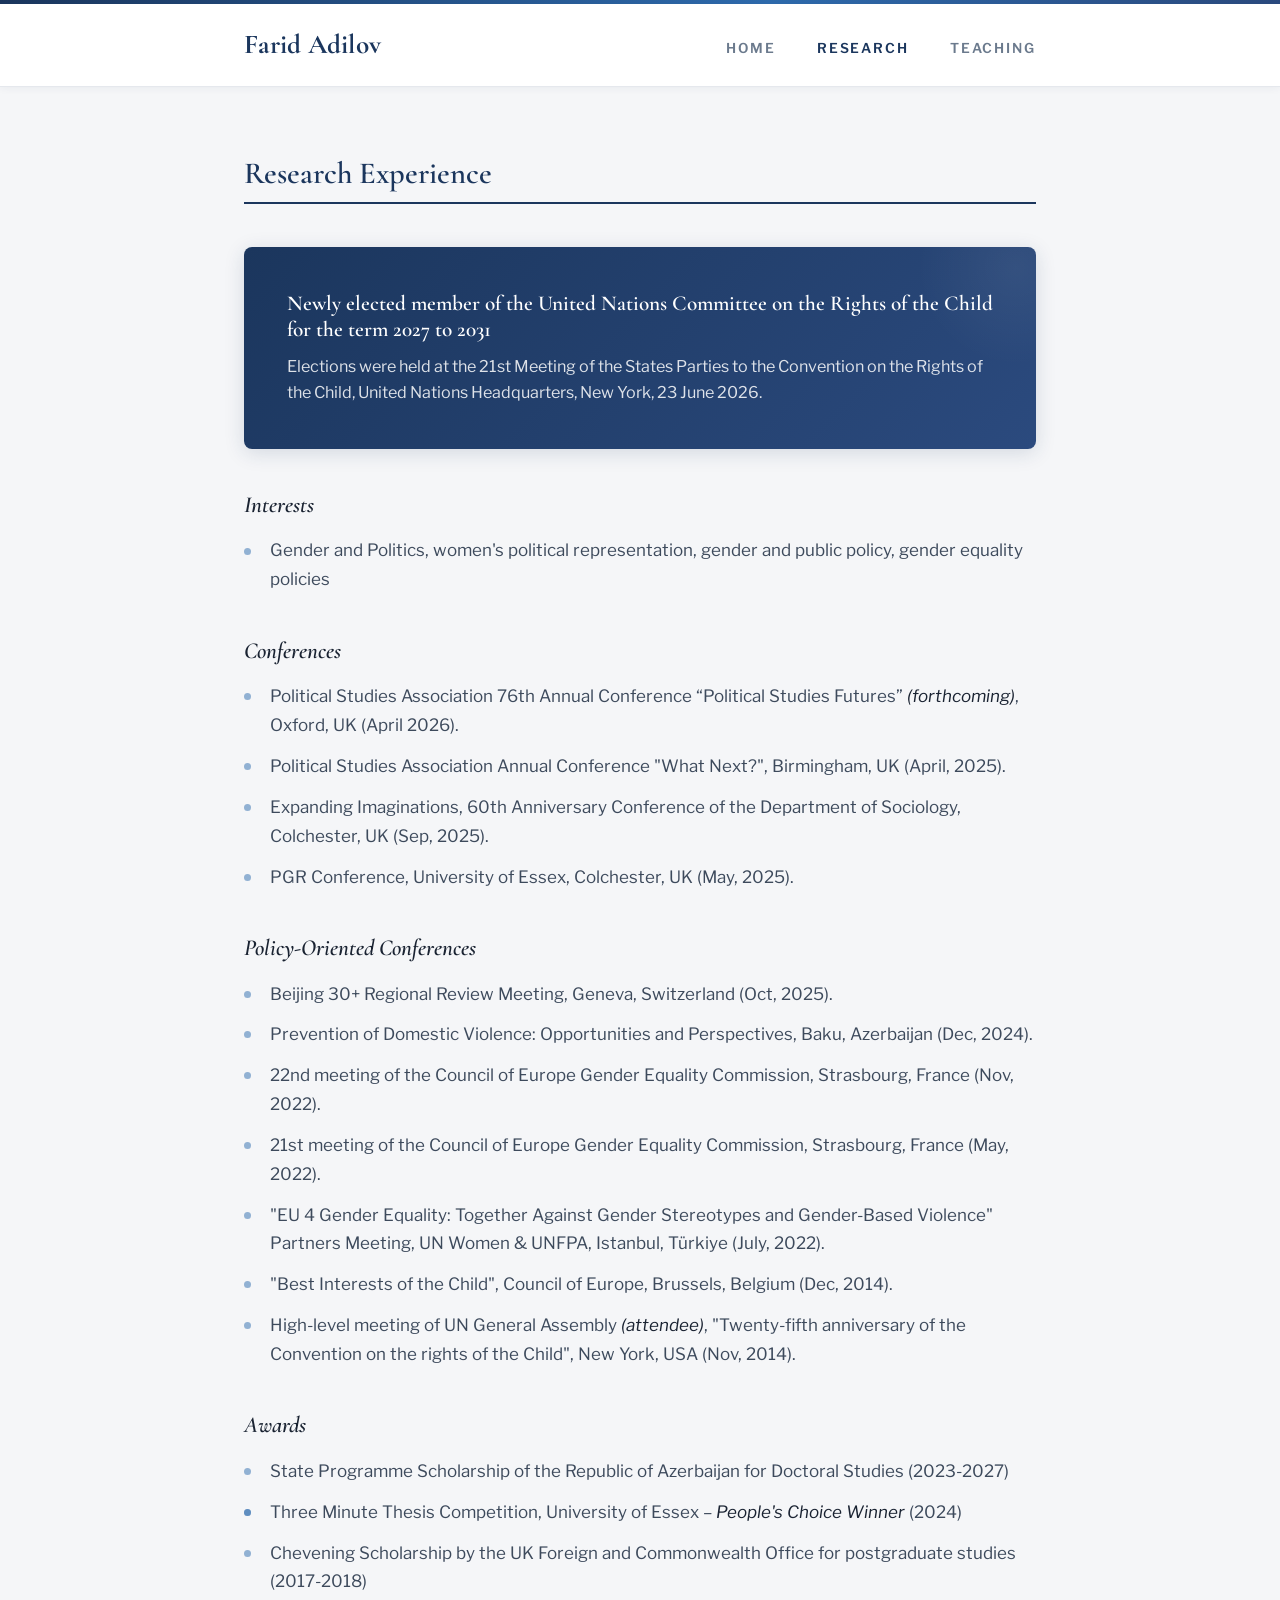
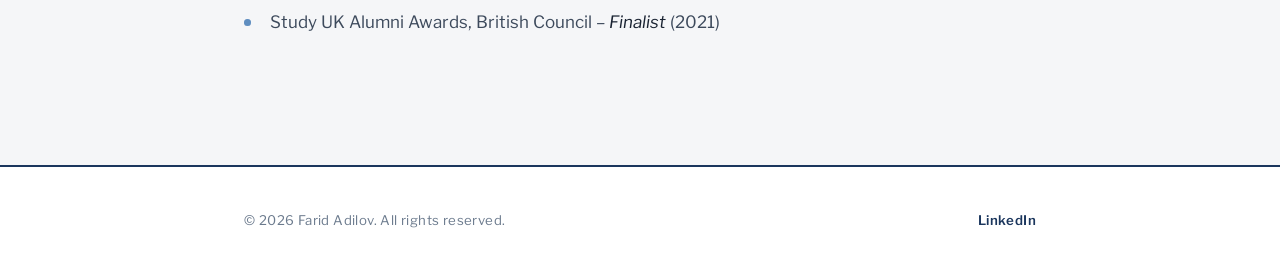
==== commit 72722a9c: "Update research.html" ====
--- a/research.html
+++ b/research.html
@@ -34,7 +34,6 @@
 
   <!-- Featured upcoming participation -->
   <div class="highlight-card">
-    <div class="card-label">Upcoming</div>
     <h3>Newly elected member of the United Nations Committee on the Rights of the Child for the term 2027 to 2031</h3>
     <p>Elections were held at the 21st Meeting of the States Parties to the Convention on the Rights of the Child, United Nations Headquarters, New York, 23 June 2026.</p>
   </div>
